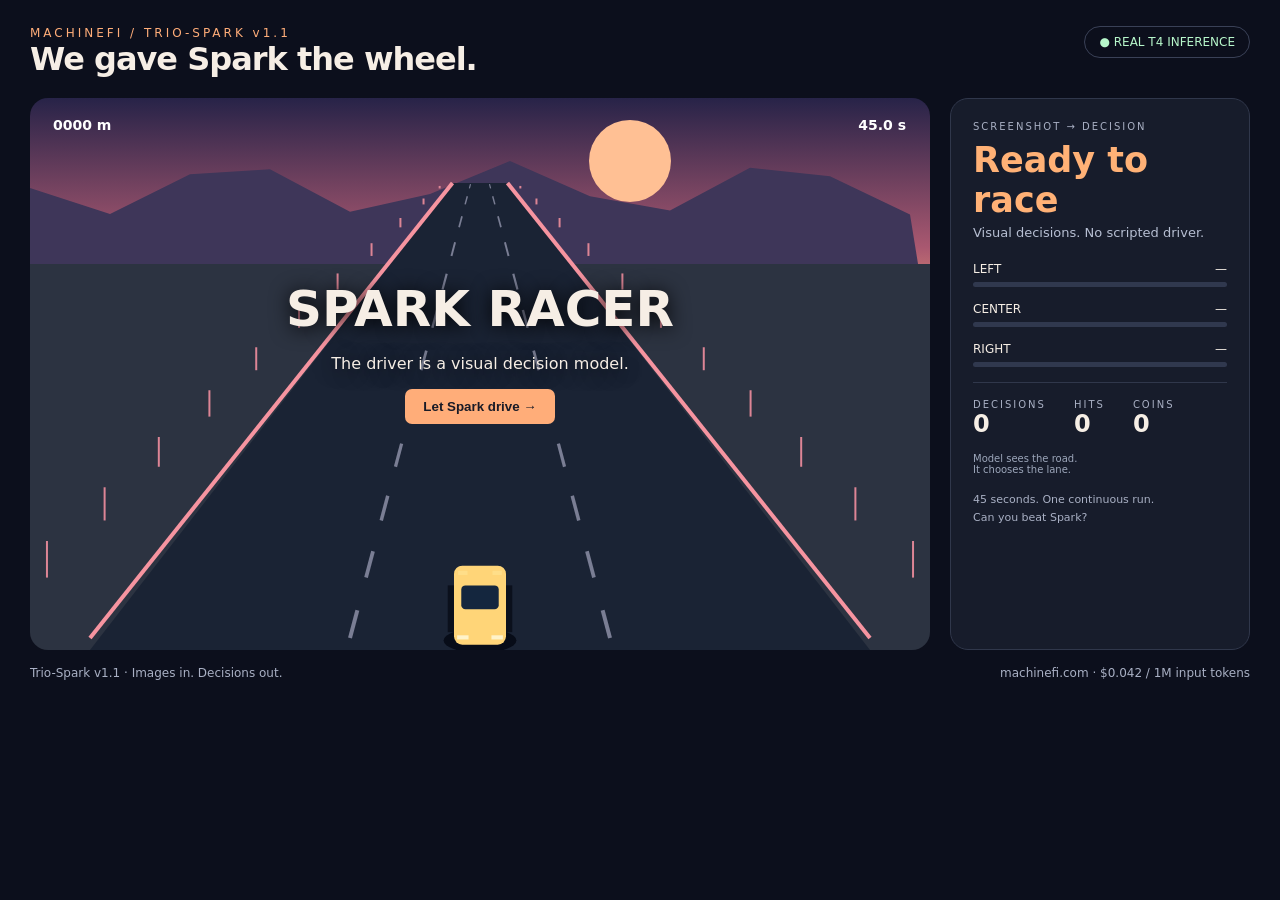
==== demos/spark-racer/index.html @ 31772a04 "demo: add screenshot-driven Spark Racer with real inference loop" ====
<!doctype html><html lang="en"><meta charset="utf-8"><title>Spark Racer · Trio-Spark v1.1</title><style>
*{box-sizing:border-box}body{margin:0;background:#0c0f1c;color:#f6eee5;font:16px system-ui}main{width:1280px;height:720px;padding:26px 30px;overflow:hidden}.top{height:72px;display:flex;justify-content:space-between;align-items:flex-start}.brand{font-size:12px;letter-spacing:3px;color:#ffad79}.title{font-weight:800;font-size:32px;letter-spacing:-1px}.tag{border:1px solid #3a4157;border-radius:20px;padding:8px 14px;color:#b7f7cb;font-size:12px}.grid{display:grid;grid-template-columns:900px 300px;gap:20px}#scene{width:900px;height:552px;border-radius:18px;display:block}.panel{height:552px;background:#171c2b;border:1px solid #30374b;border-radius:18px;padding:22px}.label{font-size:10px;color:#a9b0c4;letter-spacing:2px;text-transform:uppercase}.action{font-size:35px;font-weight:800;color:#ffb176;margin:8px 0 5px}.latency{font-size:13px;color:#b7bfd3;margin-bottom:22px}.bar{height:5px;background:#30384e;border-radius:4px;margin:6px 0 15px;overflow:hidden}.fill{height:100%;width:0;background:#ffad79;transition:width .2s}.row{display:flex;justify-content:space-between;font-size:12px}.stats{display:flex;gap:28px;border-top:1px solid #30374b;padding-top:16px;margin-top:15px}.num{font-size:24px;font-weight:700}.note{font-size:11px;line-height:1.6;color:#a9b0c4}.footer{display:flex;justify-content:space-between;margin-top:16px;color:#a9b0c4;font-size:12px}button{background:#ffad79;color:#191b27;border:0;border-radius:7px;padding:10px 18px;font-weight:bold;cursor:pointer}#thumb{width:132px;height:81px;border-radius:7px;margin-top:10px;object-fit:cover;border:1px solid #48526f}.small{font-size:10px;color:#9da7bb}#overlay{position:absolute;left:55px;top:280px;width:850px;text-align:center;text-shadow:0 2px 20px #000}.headline{font-size:50px;font-weight:900}#error{color:#ff899c;font-size:12px}#progress{height:3px;background:#ffad79;width:0;position:absolute;top:649px;left:30px;max-width:900px}
</style><main><div class="top"><div><div class="brand">MACHINEFI / TRIO-SPARK v1.1</div><div class="title">We gave Spark the wheel.</div></div><div class="tag">● REAL T4 INFERENCE</div></div><div class="grid"><div style="position:relative"><canvas id="scene" width="900" height="552"></canvas></div><aside class="panel"><div class="label">SCREENSHOT → DECISION</div><div class="action" id="action">Ready to race</div><div class="latency" id="latency">Visual decisions. No scripted driver.</div><div id="bars"></div><div class="stats"><div><div class="label">DECISIONS</div><div class="num" id="calls">0</div></div><div><div class="label">HITS</div><div class="num" id="hits">0</div></div><div><div class="label">COINS</div><div class="num" id="coins">0</div></div></div><div style="display:flex;gap:13px;align-items:center;margin-top:15px"><img id="thumb" alt="Current model input" hidden><div class="small" id="inputnote">Model sees the road.<br>It chooses the lane.</div></div><div class="note" style="margin-top:16px" id="status">45 seconds. One continuous run.<br>Can you beat Spark?</div><div id="error"></div></aside></div><div class="footer"><span>Trio-Spark v1.1 · Images in. Decisions out.</span><span>machinefi.com · $0.042 / 1M input tokens</span></div><div id="overlay"><div class="headline">SPARK RACER</div><p>The driver is a visual decision model.</p><button id="start">Let Spark drive →</button></div><div id="progress"></div></main><script>
const c=document.getElementById('scene'),g=c.getContext('2d'),$=id=>document.getElementById(id),keys=['left','center','right'];
$('bars').innerHTML=keys.map(k=>`<div class="row"><span>${k.toUpperCase()}</span><span id="p-${k}">—</span></div><div class="bar"><div class="fill" id="b-${k}"></div></div>`).join('');
let running=false,finished=false,t=0,last=0,lane=1,target=1,hits=0,coins=0,calls=0,nextWave=0,wave=0,flash=0,busy=false,turns=[],events=[],obstacles=[];
const SEED=73;let rng=SEED;function rand(){rng=(Math.imul(rng,1664525)+1013904223)>>>0;return rng/4294967296}
function project(l,d){let p=Math.max(0,Math.min(1,1-d/1350)),w=55+725*Math.pow(p,1.6),y=85+Math.pow(p,1.6)*455;return{x:450+(l-1)*w/3,y,w:w/3,p}}
function car(x,y,s,color,player=false){g.save();g.translate(x,y);g.scale(s,s);g.fillStyle='#070c18';g.beginPath();g.ellipse(0,5,35,12,0,0,7);g.fill();g.fillStyle='#0b101c';g.fillRect(-31,-48,10,45);g.fillRect(21,-48,10,45);g.fillStyle=color;g.beginPath();g.roundRect(-25,-67,50,76,8);g.fill();g.fillStyle='#14263e';g.beginPath();g.roundRect(-18,-48,36,23,4);g.fill();g.fillStyle=player?'#ffde89':'#ffc2b8';g.fillRect(-21,-62,9,4);g.fillRect(12,-62,9,4);g.fillStyle=player?'#fff3ca':'#ff746e';g.fillRect(-22,0,11,4);g.fillRect(11,0,11,4);g.restore()}
function draw(){let sky=g.createLinearGradient(0,0,0,230);sky.addColorStop(0,'#272348');sky.addColorStop(.65,'#a95870');sky.addColorStop(1,'#f5a477');g.fillStyle=sky;g.fillRect(0,0,900,552);g.fillStyle='#ffc094';g.beginPath();g.arc(600,63,41,0,7);g.fill();g.fillStyle='#3e3659';g.beginPath();g.moveTo(0,160);for(let i=0;i<=900;i+=80)g.lineTo(i,90+Math.sin(i*.023)*27);g.lineTo(900,240);g.lineTo(0,240);g.fill();g.fillStyle='#2c3341';g.fillRect(0,166,900,386);
 g.fillStyle='#1a2334';g.beginPath();g.moveTo(422.5,85);g.lineTo(477.5,85);g.lineTo(840,552);g.lineTo(60,552);g.closePath();g.fill();
 for(let l of [-.5,2.5]){let a=project(l,1350),b=project(l,0);g.strokeStyle='#f694a0';g.lineWidth=4;g.beginPath();g.moveTo(a.x,a.y);g.lineTo(b.x,b.y);g.stroke()}
 for(let d=0;d<1350;d+=115){let z=(d+t*165)%1350;for(let l of [.5,1.5]){let a=project(l,z),b=project(l,Math.min(1350,z+52));g.strokeStyle='#7a7e94';g.lineWidth=1+3*a.p;g.beginPath();g.moveTo(a.x,a.y);g.lineTo(b.x,b.y);g.stroke()}let a=project(-.9,z),b=project(2.9,z);g.strokeStyle='#dd8595';g.lineWidth=2;[a,b].forEach(q=>{g.beginPath();g.moveTo(q.x,q.y);g.lineTo(q.x,q.y-40*q.p);g.stroke()})}
 for(let o of [...obstacles].sort((a,b)=>b.d-a.d)){let q=project(o.l,o.d);if(o.type==='car'){car(q.x,q.y,.20+.95*Math.pow(q.p,1.6),'#f25867')}else{g.strokeStyle='#ffd46b';g.lineWidth=3+4*q.p;g.beginPath();g.ellipse(q.x,q.y-15*q.p,5+12*q.p,7+16*q.p,0,0,7);g.stroke()}}
 const q=project(lane,5);car(q.x,q.y,1.04,'#ffd578',true);if(flash>0){g.fillStyle=`rgba(255,60,80,${flash*.28})`;g.fillRect(0,0,900,552)}
 g.fillStyle='#ffffff';g.font='bold 14px system-ui';g.fillText(`${Math.floor(t*36).toString().padStart(4,'0')} m`,23,32);g.textAlign='right';g.fillText(`${Math.max(0,45-t).toFixed(1)} s`,876,32);g.textAlign='center';g.font='10px system-ui';g.textAlign='left';
}
function spawn(){let bad=Math.floor(rand()*3),good=(bad+1+Math.floor(rand()*2))%3;obstacles.push({type:'car',l:bad,d:1280,id:wave});obstacles.push({type:'coin',l:good,d:1130,id:wave});events.push({type:'spawn',at:t,lane:bad,coin_lane:good});wave++}
async function decide(){if(!running||busy)return;busy=true;const sample=document.createElement('canvas');sample.width=512;sample.height=314;sample.getContext('2d').drawImage(c,0,0,512,314);const image=sample.toDataURL('image/jpeg',.88);$('thumb').src=image;$('thumb').hidden=false;$('status').textContent='Looking at the road…';const captured=t;
 try{const r=await fetch('/decide',{method:'POST',headers:{'Content-Type':'application/json'},body:JSON.stringify({image:image.split(',')[1],game_s:t})});const v=await r.json();if(!r.ok)throw Error(v.error);if(!running)return;target=keys.indexOf(v.choice);calls++;turns.push({...v,captured_s:captured,applied_s:t});$('action').textContent=v.choice.toUpperCase()+' LANE';$('latency').textContent=`${(v.wall_ms/1000).toFixed(2)} s · real request time`;$('calls').textContent=calls;for(let p of v.probabilities){$('p-'+p.choice_id).textContent=(p.probability*100).toFixed(0)+'%';$('b-'+p.choice_id).style.width=(p.probability*100)+'%'}$('status').textContent='Model steering · road keeps moving';
 }catch(e){$('error').textContent=e.message;finish(true)}finally{busy=false;if(running)setTimeout(decide,300)}}
function finish(error=false){if(finished)return;running=false;finished=true;window.racerDone=true;const result={seed:SEED,duration_s:t,hits,coins,decisions:calls,turns,events,error,input:'Screenshots only',driver:'Model decisions only; no scripted fallback'};window.racerResult=result;fetch('/finish',{method:'POST',headers:{'Content-Type':'application/json'},body:JSON.stringify(result)});$('overlay').style.display='block';$('overlay').innerHTML=`<div class="headline">${error?'RUN STOPPED':'FINISH LINE.'}</div><p>${calls} real decisions · ${hits} hits · ${coins} coins</p><p>Trio-Spark v1.1 · See. Decide. Move.</p>`;$('status').textContent=error?'Inference error. No fallback driver.':'One continuous run. Actual model decisions.'}
function tick(now){let dt=last?Math.min((now-last)/1000,.1):0;last=now;if(running){t+=dt;lane+=(target-lane)*Math.min(1,dt*5);flash=Math.max(0,flash-dt*2);if(t>=nextWave){spawn();nextWave+=4.7}for(let o of obstacles){o.d-=165*dt;if(!o.checked&&o.d<52){o.checked=true;if(Math.abs(o.l-lane)<.43){if(o.type==='car'){hits++;flash=1;events.push({type:'collision',at:t,lane});}else coins++}}}obstacles=obstacles.filter(o=>o.d>-90);$('hits').textContent=hits;$('coins').textContent=coins;$('progress').style.width=(Math.min(45,t)/45*900)+'px';if(t>=45)finish()}draw();requestAnimationFrame(tick)}
$('start').onclick=()=>{if(running||finished)return;running=true;$('overlay').style.display='none';setTimeout(decide,500)};requestAnimationFrame(tick);window.startRacer=()=>$('start').click();
</script></html>
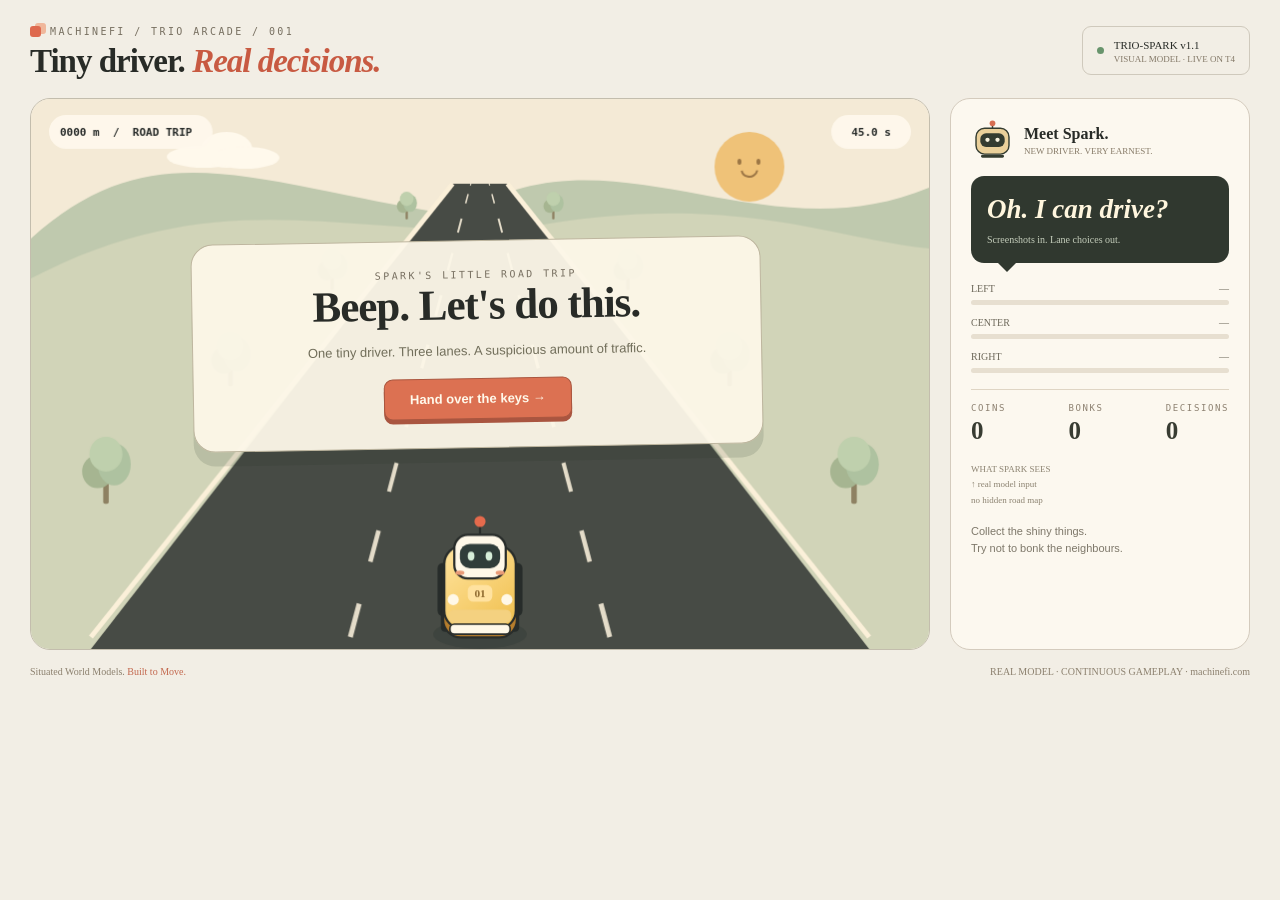
==== commit 3139832f: "demo: give Spark Racer a warm toy-world identity and solid embossed coins" ====
--- a/demos/spark-racer/index.html
+++ b/demos/spark-racer/index.html
@@ -1,25 +1,108 @@
-<!doctype html><html lang="en"><meta charset="utf-8"><title>Spark Racer · Trio-Spark v1.1</title><style>
-*{box-sizing:border-box}body{margin:0;background:#0c0f1c;color:#f6eee5;font:16px system-ui}main{width:1280px;height:720px;padding:26px 30px;overflow:hidden}.top{height:72px;display:flex;justify-content:space-between;align-items:flex-start}.brand{font-size:12px;letter-spacing:3px;color:#ffad79}.title{font-weight:800;font-size:32px;letter-spacing:-1px}.tag{border:1px solid #3a4157;border-radius:20px;padding:8px 14px;color:#b7f7cb;font-size:12px}.grid{display:grid;grid-template-columns:900px 300px;gap:20px}#scene{width:900px;height:552px;border-radius:18px;display:block}.panel{height:552px;background:#171c2b;border:1px solid #30374b;border-radius:18px;padding:22px}.label{font-size:10px;color:#a9b0c4;letter-spacing:2px;text-transform:uppercase}.action{font-size:35px;font-weight:800;color:#ffb176;margin:8px 0 5px}.latency{font-size:13px;color:#b7bfd3;margin-bottom:22px}.bar{height:5px;background:#30384e;border-radius:4px;margin:6px 0 15px;overflow:hidden}.fill{height:100%;width:0;background:#ffad79;transition:width .2s}.row{display:flex;justify-content:space-between;font-size:12px}.stats{display:flex;gap:28px;border-top:1px solid #30374b;padding-top:16px;margin-top:15px}.num{font-size:24px;font-weight:700}.note{font-size:11px;line-height:1.6;color:#a9b0c4}.footer{display:flex;justify-content:space-between;margin-top:16px;color:#a9b0c4;font-size:12px}button{background:#ffad79;color:#191b27;border:0;border-radius:7px;padding:10px 18px;font-weight:bold;cursor:pointer}#thumb{width:132px;height:81px;border-radius:7px;margin-top:10px;object-fit:cover;border:1px solid #48526f}.small{font-size:10px;color:#9da7bb}#overlay{position:absolute;left:55px;top:280px;width:850px;text-align:center;text-shadow:0 2px 20px #000}.headline{font-size:50px;font-weight:900}#error{color:#ff899c;font-size:12px}#progress{height:3px;background:#ffad79;width:0;position:absolute;top:649px;left:30px;max-width:900px}
-</style><main><div class="top"><div><div class="brand">MACHINEFI / TRIO-SPARK v1.1</div><div class="title">We gave Spark the wheel.</div></div><div class="tag">● REAL T4 INFERENCE</div></div><div class="grid"><div style="position:relative"><canvas id="scene" width="900" height="552"></canvas></div><aside class="panel"><div class="label">SCREENSHOT → DECISION</div><div class="action" id="action">Ready to race</div><div class="latency" id="latency">Visual decisions. No scripted driver.</div><div id="bars"></div><div class="stats"><div><div class="label">DECISIONS</div><div class="num" id="calls">0</div></div><div><div class="label">HITS</div><div class="num" id="hits">0</div></div><div><div class="label">COINS</div><div class="num" id="coins">0</div></div></div><div style="display:flex;gap:13px;align-items:center;margin-top:15px"><img id="thumb" alt="Current model input" hidden><div class="small" id="inputnote">Model sees the road.<br>It chooses the lane.</div></div><div class="note" style="margin-top:16px" id="status">45 seconds. One continuous run.<br>Can you beat Spark?</div><div id="error"></div></aside></div><div class="footer"><span>Trio-Spark v1.1 · Images in. Decisions out.</span><span>machinefi.com · $0.042 / 1M input tokens</span></div><div id="overlay"><div class="headline">SPARK RACER</div><p>The driver is a visual decision model.</p><button id="start">Let Spark drive →</button></div><div id="progress"></div></main><script>
+<!doctype html>
+<html lang="en"><meta charset="utf-8"><meta name="viewport" content="width=device-width,initial-scale=1"><title>Spark's Little Road Trip · Trio-Spark v1.1</title>
+<style>
+*{box-sizing:border-box}body{margin:0;background:#f2eee5;color:#282b27;font:16px -apple-system,BlinkMacSystemFont,"Segoe UI",sans-serif}main{position:relative;width:1280px;height:720px;padding:26px 30px;overflow:hidden}.top{height:72px;display:flex;justify-content:space-between;align-items:flex-start}.brand{font:10px ui-monospace,monospace;letter-spacing:2.4px;color:#776f60;display:flex;gap:9px;align-items:center}.brand b{background:#de694e;width:11px;height:11px;border-radius:3px;display:inline-block;box-shadow:5px -3px 0 #f0b79b}.title{font:700 33px Georgia,serif;letter-spacing:-1px;margin-top:6px}.title em{color:#c85a42;font-style:italic}.tag{border:1px solid #cfc9bc;border-radius:9px;padding:10px 14px;display:flex;gap:10px;align-items:center;font:11px ui-monospace;line-height:1.5}.dot{width:7px;height:7px;background:#68946c;border-radius:50%}.tag small{font:9px ui-monospace;color:#847968;display:block}.grid{display:grid;grid-template-columns:900px 300px;gap:20px}#scene{width:900px;height:552px;border:1px solid #c3bdad;border-radius:20px;display:block}.panel{height:552px;border:1px solid #d4cbbd;border-radius:20px;background:#fcf8ef;padding:20px}.label{font:9px ui-monospace,monospace;color:#8c8070;letter-spacing:1.6px;text-transform:uppercase}.thought{background:#30382f;border-radius:13px;padding:18px 16px;margin:14px 0 20px;position:relative}.thought:after{content:'';position:absolute;bottom:-9px;left:26px;border:10px solid transparent;border-top-color:#30382f;border-bottom:0}.action{font:italic 700 27px Georgia;color:#fff6de;margin:0 0 8px;min-height:32px}.latency{font:10px ui-monospace;color:#c4cdbb}.bar{height:5px;background:#e7dfd0;border-radius:4px;margin:6px 0 12px;overflow:hidden}.fill{height:100%;width:0;background:#d67655;transition:width .2s}.row{display:flex;justify-content:space-between;font:10px ui-monospace;color:#6c6759}.stats{display:flex;justify-content:space-between;border-top:1px solid #dfd5c4;padding-top:13px;margin-top:16px}.num{font:700 25px Georgia;color:#383c32;margin-top:4px}.note{font-size:11px;line-height:1.55;color:#7e786a}.footer{display:flex;justify-content:space-between;margin-top:16px;font:10px ui-monospace;color:#8c806e}.footer strong{color:#c3684e;font-weight:normal}button{background:#dc7152;color:#fff9eb;border:1px solid #aa563f;border-radius:9px;padding:12px 25px;font-size:13px;font-weight:700;cursor:pointer;box-shadow:0 4px 0 #a95540}#thumb{width:132px;height:81px;border-radius:8px;object-fit:cover;border:1px solid #c8c3b2}.small{font:9px ui-monospace;line-height:1.7;color:#8c8371}#overlay{position:absolute;left:192px;top:240px;width:570px;text-align:center;background:#fcf7e8f2;padding:28px 20px;border:1.5px solid #beb69f;border-radius:22px;box-shadow:0 14px 0 #222e2422;transform:rotate(-1deg)}.headline{font:700 43px Georgia;letter-spacing:-1px}#overlay p{font-size:13px;color:#716e5a;margin:14px 0 20px}#error{color:#b54f40;font-size:11px}#progress{height:4px;background:#d87658;width:0;position:absolute;top:646px;left:31px;max-width:898px;border-radius:0 0 4px 4px}.driver{display:flex;gap:10px;align-items:center}.driver svg{width:43px;height:43px}.driver strong{font:700 16px Georgia}.driver span{font:9px ui-monospace;display:block;margin-top:3px;color:#877b68}
+</style>
+<main><div class="top"><div><div class="brand"><b></b>MACHINEFI / TRIO ARCADE / 001</div><div class="title">Tiny driver. <em>Real decisions.</em></div></div><div class="tag"><i class="dot"></i><div>TRIO-SPARK v1.1<small>VISUAL MODEL · LIVE ON T4</small></div></div></div>
+<div class="grid"><canvas id="scene" width="900" height="552"></canvas><aside class="panel">
+<div class="driver"><svg viewBox="0 0 60 60" aria-hidden="true"><path d="M30 13V6" stroke="#353b31" stroke-width="2"/><circle cx="30" cy="6" r="4" fill="#d76e51"/><rect x="7" y="13" width="46" height="36" rx="12" fill="#ead09a" stroke="#343c30" stroke-width="2"/><rect x="13" y="20" width="34" height="19" rx="8" fill="#343c30"/><circle cx="23" cy="29" r="3" fill="#f6f1de"/><circle cx="37" cy="29" r="3" fill="#f6f1de"/><path d="M16 52h28" stroke="#343c30" stroke-width="4" stroke-linecap="round"/></svg><div><strong>Meet Spark.</strong><span>NEW DRIVER. VERY EARNEST.</span></div></div>
+<div class="thought"><div class="action" id="action">Oh. I can drive?</div><div class="latency" id="latency">Screenshots in. Lane choices out.</div></div><div id="bars"></div>
+<div class="stats"><div><div class="label">COINS</div><div class="num" id="coins">0</div></div><div><div class="label">BONKS</div><div class="num" id="hits">0</div></div><div><div class="label">DECISIONS</div><div class="num" id="calls">0</div></div></div>
+<div style="display:flex;gap:12px;align-items:center;margin-top:17px"><img id="thumb" alt="Actual screenshot sent to the model" hidden><div class="small">WHAT SPARK SEES<br>↑ real model input<br>no hidden road map</div></div><div class="note" style="margin-top:15px" id="status">Collect the shiny things.<br>Try not to bonk the neighbours.</div><div id="error"></div></aside></div>
+<div class="footer"><span>Situated World Models. <strong>Built to Move.</strong></span><span>REAL MODEL · CONTINUOUS GAMEPLAY · machinefi.com</span></div>
+<div id="overlay"><div class="brand" style="justify-content:center">SPARK'S LITTLE ROAD TRIP</div><div class="headline">Beep. Let's do this.</div><p>One tiny driver. Three lanes. A suspicious amount of traffic.</p><button id="start">Hand over the keys →</button></div><div id="progress"></div></main>
+<script>
+
 const c=document.getElementById('scene'),g=c.getContext('2d'),$=id=>document.getElementById(id),keys=['left','center','right'];
 $('bars').innerHTML=keys.map(k=>`<div class="row"><span>${k.toUpperCase()}</span><span id="p-${k}">—</span></div><div class="bar"><div class="fill" id="b-${k}"></div></div>`).join('');
 let running=false,finished=false,t=0,last=0,lane=1,target=1,hits=0,coins=0,calls=0,nextWave=0,wave=0,flash=0,busy=false,turns=[],events=[],obstacles=[];
-const SEED=73;let rng=SEED;function rand(){rng=(Math.imul(rng,1664525)+1013904223)>>>0;return rng/4294967296}
+const SEED="showcase-course-v1";
 function project(l,d){let p=Math.max(0,Math.min(1,1-d/1350)),w=55+725*Math.pow(p,1.6),y=85+Math.pow(p,1.6)*455;return{x:450+(l-1)*w/3,y,w:w/3,p}}
-function car(x,y,s,color,player=false){g.save();g.translate(x,y);g.scale(s,s);g.fillStyle='#070c18';g.beginPath();g.ellipse(0,5,35,12,0,0,7);g.fill();g.fillStyle='#0b101c';g.fillRect(-31,-48,10,45);g.fillRect(21,-48,10,45);g.fillStyle=color;g.beginPath();g.roundRect(-25,-67,50,76,8);g.fill();g.fillStyle='#14263e';g.beginPath();g.roundRect(-18,-48,36,23,4);g.fill();g.fillStyle=player?'#ffde89':'#ffc2b8';g.fillRect(-21,-62,9,4);g.fillRect(12,-62,9,4);g.fillStyle=player?'#fff3ca':'#ff746e';g.fillRect(-22,0,11,4);g.fillRect(11,0,11,4);g.restore()}
-function draw(){let sky=g.createLinearGradient(0,0,0,230);sky.addColorStop(0,'#272348');sky.addColorStop(.65,'#a95870');sky.addColorStop(1,'#f5a477');g.fillStyle=sky;g.fillRect(0,0,900,552);g.fillStyle='#ffc094';g.beginPath();g.arc(600,63,41,0,7);g.fill();g.fillStyle='#3e3659';g.beginPath();g.moveTo(0,160);for(let i=0;i<=900;i+=80)g.lineTo(i,90+Math.sin(i*.023)*27);g.lineTo(900,240);g.lineTo(0,240);g.fill();g.fillStyle='#2c3341';g.fillRect(0,166,900,386);
- g.fillStyle='#1a2334';g.beginPath();g.moveTo(422.5,85);g.lineTo(477.5,85);g.lineTo(840,552);g.lineTo(60,552);g.closePath();g.fill();
- for(let l of [-.5,2.5]){let a=project(l,1350),b=project(l,0);g.strokeStyle='#f694a0';g.lineWidth=4;g.beginPath();g.moveTo(a.x,a.y);g.lineTo(b.x,b.y);g.stroke()}
- for(let d=0;d<1350;d+=115){let z=(d+t*165)%1350;for(let l of [.5,1.5]){let a=project(l,z),b=project(l,Math.min(1350,z+52));g.strokeStyle='#7a7e94';g.lineWidth=1+3*a.p;g.beginPath();g.moveTo(a.x,a.y);g.lineTo(b.x,b.y);g.stroke()}let a=project(-.9,z),b=project(2.9,z);g.strokeStyle='#dd8595';g.lineWidth=2;[a,b].forEach(q=>{g.beginPath();g.moveTo(q.x,q.y);g.lineTo(q.x,q.y-40*q.p);g.stroke()})}
- for(let o of [...obstacles].sort((a,b)=>b.d-a.d)){let q=project(o.l,o.d);if(o.type==='car'){car(q.x,q.y,.20+.95*Math.pow(q.p,1.6),'#f25867')}else{g.strokeStyle='#ffd46b';g.lineWidth=3+4*q.p;g.beginPath();g.ellipse(q.x,q.y-15*q.p,5+12*q.p,7+16*q.p,0,0,7);g.stroke()}}
- const q=project(lane,5);car(q.x,q.y,1.04,'#ffd578',true);if(flash>0){g.fillStyle=`rgba(255,60,80,${flash*.28})`;g.fillRect(0,0,900,552)}
- g.fillStyle='#ffffff';g.font='bold 14px system-ui';g.fillText(`${Math.floor(t*36).toString().padStart(4,'0')} m`,23,32);g.textAlign='right';g.fillText(`${Math.max(0,45-t).toFixed(1)} s`,876,32);g.textAlign='center';g.font='10px system-ui';g.textAlign='left';
+
+const palette={ink:'#292d2b',coral:'#e56a4c',cream:'#fff8e8',yellow:'#efbd49'};
+function rounded(x,y,w,h,r,fill,stroke=null,line=2){
+  g.beginPath();g.roundRect(x,y,w,h,r);g.fillStyle=fill;g.fill();
+  if(stroke){g.strokeStyle=stroke;g.lineWidth=line;g.stroke()}
 }
-function spawn(){let bad=Math.floor(rand()*3),good=(bad+1+Math.floor(rand()*2))%3;obstacles.push({type:'car',l:bad,d:1280,id:wave});obstacles.push({type:'coin',l:good,d:1130,id:wave});events.push({type:'spawn',at:t,lane:bad,coin_lane:good});wave++}
-async function decide(){if(!running||busy)return;busy=true;const sample=document.createElement('canvas');sample.width=512;sample.height=314;sample.getContext('2d').drawImage(c,0,0,512,314);const image=sample.toDataURL('image/jpeg',.88);$('thumb').src=image;$('thumb').hidden=false;$('status').textContent='Looking at the road…';const captured=t;
- try{const r=await fetch('/decide',{method:'POST',headers:{'Content-Type':'application/json'},body:JSON.stringify({image:image.split(',')[1],game_s:t})});const v=await r.json();if(!r.ok)throw Error(v.error);if(!running)return;target=keys.indexOf(v.choice);calls++;turns.push({...v,captured_s:captured,applied_s:t});$('action').textContent=v.choice.toUpperCase()+' LANE';$('latency').textContent=`${(v.wall_ms/1000).toFixed(2)} s · real request time`;$('calls').textContent=calls;for(let p of v.probabilities){$('p-'+p.choice_id).textContent=(p.probability*100).toFixed(0)+'%';$('b-'+p.choice_id).style.width=(p.probability*100)+'%'}$('status').textContent='Model steering · road keeps moving';
+function oval(x,y,rx,ry,fill){g.fillStyle=fill;g.beginPath();g.ellipse(x,y,rx,ry,0,0,Math.PI*2);g.fill()}
+function sparkle(x,y,size,color){g.save();g.translate(x,y);g.fillStyle=color;g.beginPath();g.moveTo(0,-size);g.quadraticCurveTo(1, -1,size,0);g.quadraticCurveTo(1,1,0,size);g.quadraticCurveTo(-1,1,-size,0);g.quadraticCurveTo(-1,-1,0,-size);g.fill();g.restore()}
+function coin(x,y,s,id){
+  g.save();g.translate(x,y);g.scale(s,s);
+  oval(0,7,22,7,'#242d292b');
+  const tilt=.85+.1*Math.sin(t*3+id);g.translate(0,-23+Math.sin(t*3+id)*3);g.scale(tilt,1);
+  // Solid thick token, raised rim, inset gold face and embossed Spark mark.
+  oval(4,3,24,27,'#a97627');
+  for(let i=-16;i<23;i+=7){g.strokeStyle='#cf9934';g.lineWidth=2;g.beginPath();g.moveTo(19,i);g.lineTo(25,i+2);g.stroke()}
+  let face=g.createLinearGradient(-18,-23,20,25);face.addColorStop(0,'#fff0a5');face.addColorStop(.4,'#fbd46a');face.addColorStop(1,'#eab13b');
+  oval(0,0,23,27,face);g.strokeStyle='#8e642a';g.lineWidth=2;g.stroke();
+  oval(0,0,17,21,'#e6b64c');g.strokeStyle='#fff0a1';g.lineWidth=2;g.stroke();
+  g.save();g.translate(-1,-1);g.fillStyle='#fff0ae';g.beginPath();g.moveTo(2,-15);g.lineTo(-10,2);g.lineTo(-1,2);g.lineTo(-4,16);g.lineTo(11,-3);g.lineTo(2,-3);g.closePath();g.fill();g.strokeStyle='#b88932';g.lineWidth=1;g.stroke();g.restore();
+  g.strokeStyle='#fff7c9';g.lineWidth=3;g.beginPath();g.arc(-1,-1,20,3.6,4.6);g.stroke();sparkle(-18,-22,6,'#fff9df');g.restore();
+}
+function car(x,y,s,color,player=false,id=0){
+  g.save();g.translate(x,y);g.scale(s,s);
+  const bob=Math.sin(t*9+id)*1.2;g.translate(0,bob);if(player)g.rotate((target-lane)*.09);
+  oval(0,7,42,13,'#202d2a35');
+  // Chunky rubber wheels and toy-like fenders.
+  rounded(-38,-57,13,48,5,'#272c2a');rounded(25,-57,13,48,5,'#272c2a');
+  rounded(-35,-16,11,21,4,'#272c2a');rounded(24,-16,11,21,4,'#272c2a');
+  rounded(-33,-66,66,76,16,player?'#b77e2d':'#ac4c3a',palette.ink,2);
+  let body=g.createLinearGradient(-30,-66,30,8);body.addColorStop(0,player?'#ffe29a':'#f3987c');body.addColorStop(1,color);
+  rounded(-32,-72,64,74,16,body,palette.ink,2);
+  rounded(-28,-15,56,12,5,player?'#f4d180':'#dc7258');
+  rounded(-27,-2,54,9,4,palette.cream,palette.ink,1.5);
+  // Two very earnest headlights. A tiny face makes traffic feel like toys.
+  oval(-24,-24,5,5,palette.cream);oval(24,-24,5,5,palette.cream);
+  if(player){
+    rounded(-23,-82,46,39,12,palette.cream,palette.ink,2);
+    rounded(-18,-74,36,22,9,'#303d3a');
+    const blink=Math.sin(t*1.3)> .99;
+    oval(-8,-63,3,blink?1:4,'#d7eed9');oval(8,-63,3,blink?1:4,'#d7eed9');
+    oval(-18,-48,4,2,'#e99a76');oval(18,-48,4,2,'#e99a76');
+    g.strokeStyle=palette.ink;g.lineWidth=2;g.beginPath();g.moveTo(0,-83);g.lineTo(0,-92);g.stroke();oval(0,-94,5,5,palette.coral);
+    rounded(-11,-37,22,15,5,'#ffe2a0');g.fillStyle='#8d682e';g.font='bold 10px ui-monospace';g.textAlign='center';g.fillText('01',0,-26);
+  }else{
+    rounded(-24,-68,48,32,10,'#fff1dc',palette.ink,1.5);
+    const sleepy=id%3===1;
+    oval(-10,-53,5,7,'#343e37');oval(10,-53,5,7,'#343e37');
+    oval(-9,-55,1.5,2,'#fff');oval(11,-55,1.5,2,'#fff');
+    if(sleepy){g.strokeStyle='#e58972';g.lineWidth=5;g.beginPath();g.moveTo(-17,-59);g.lineTo(-3,-59);g.moveTo(3,-59);g.lineTo(17,-59);g.stroke()}
+    rounded(-20,-82,40,12,4,'#98b6a5',palette.ink,1.5);g.strokeStyle='#fff4de';g.lineWidth=2;g.beginPath();g.moveTo(-5,-81);g.lineTo(-5,-71);g.moveTo(6,-81);g.lineTo(6,-71);g.stroke();
+    g.strokeStyle='#683e32';g.lineWidth=2;g.beginPath();g.arc(0,-29,4,0,Math.PI);g.stroke();
+  }
+  g.textAlign='left';g.restore();
+}
+function tree(x,y,s,id){g.save();g.translate(x,y);g.scale(s,s);rounded(-3,-28,6,31,2,'#8e8162');oval(-9,-32,17,18,id%2?'#87a58a':'#a6b591');oval(9,-40,18,23,'#aec2a0');oval(0,-51,18,19,'#bfd0ad');g.restore()}
+function draw(){
+  g.fillStyle='#f4ead6';g.fillRect(0,0,900,552);
+  // A smiling sun and paper-cut hills, in MachineFi's warm palette.
+  oval(720,68,35,35,'#efc278');oval(710,63,2,3,'#9c7645');oval(729,63,2,3,'#9c7645');g.strokeStyle='#9c7645';g.lineWidth=2;g.beginPath();g.arc(720,70,8,.2,2.9);g.stroke();
+  oval(173,58,37,11,'#fff9ec');oval(196,51,26,18,'#fff9ec');oval(215,59,34,11,'#fff9ec');
+  g.fillStyle='#bfc9ae';g.beginPath();g.moveTo(0,140);g.bezierCurveTo(125,26,230,88,430,117);g.bezierCurveTo(580,20,730,160,900,89);g.lineTo(900,552);g.lineTo(0,552);g.fill();
+  g.fillStyle='#d1d4b8';g.beginPath();g.moveTo(0,180);g.bezierCurveTo(190,80,320,140,490,130);g.bezierCurveTo(700,90,800,140,900,150);g.lineTo(900,552);g.lineTo(0,552);g.fill();
+  g.fillStyle='#474b45';g.beginPath();g.moveTo(422.5,85);g.lineTo(477.5,85);g.lineTo(840,552);g.lineTo(60,552);g.closePath();g.fill();
+  for(let l of [-.5,2.5]){let a=project(l,1350),b=project(l,0);g.strokeStyle='#fbf0d9';g.lineWidth=5;g.beginPath();g.moveTo(a.x,a.y);g.lineTo(b.x,b.y);g.stroke()}
+  for(let d=0;d<1350;d+=145){let z=(d+t*165)%1350;for(let l of [.5,1.5]){let a=project(l,z),b=project(l,Math.min(1350,z+63));g.strokeStyle='#e4dcc9';g.lineWidth=1+4*a.p;g.beginPath();g.moveTo(a.x,a.y);g.lineTo(b.x,b.y);g.stroke()}}
+  for(let d=0;d<1350;d+=270){let z=(d+t*165)%1350;for(let l of [-1,3]){let a=project(l,z);tree(a.x,a.y,.2+a.p*.9,d)}}
+  for(let o of [...obstacles].sort((a,b)=>b.d-a.d)){
+    if(o.collected)continue;
+    let q=project(o.l,o.d),scale=.20+.95*Math.pow(q.p,1.6);
+    if(o.type==='car')car(q.x,q.y,scale,palette.coral,false,o.id+o.l);else coin(q.x,q.y,scale,o.id);
+  }
+  const q=project(lane,20);car(q.x,q.y,1.12,palette.yellow,true);
+  if(flash>0){
+    g.save();g.translate(q.x+66,q.y-97);g.rotate(-.12);rounded(-40,-20,83,37,12,palette.cream,palette.ink,2);g.fillStyle=palette.ink;g.font='bold 19px Georgia';g.textAlign='center';g.fillText('bonk.',2,5);g.restore();
+  }
+  // Game HUD reports actual progress, never advises the model which lane to pick.
+  rounded(18,16,164,34,17,'#fff9edec');g.fillStyle=palette.ink;g.font='600 11px monospace';g.textAlign='left';g.fillText(`${Math.floor(t*36).toString().padStart(4,'0')} m  /  ROAD TRIP`,29,37);
+  rounded(802,16,80,34,17,'#fff9edec');g.fillStyle=palette.ink;g.textAlign='center';g.fillText(`${Math.max(0,45-t).toFixed(1)} s`,842,37);g.textAlign='left';
+}
+function spawn(){let clearLane=[1,0,2,1,2,0][wave%6];for(let l=0;l<3;l++){if(l!==clearLane)obstacles.push({type:'car',l,d:1280,id:wave})}obstacles.push({type:'coin',l:clearLane,d:1130,id:wave});events.push({type:'spawn',at:t,blocked_lanes:[0,1,2].filter(l=>l!==clearLane),coin_lane:clearLane});wave++}
+async function decide(){if(!running||busy)return;busy=true;const sample=document.createElement('canvas');sample.width=512;sample.height=314;sample.getContext('2d').drawImage(c,0,0,512,314);const image=sample.toDataURL('image/jpeg',.88);$('thumb').src=image;$('thumb').hidden=false;$('status').textContent='Looking… one screenshot at a time.';const captured=t;
+ try{const r=await fetch('/decide',{method:'POST',headers:{'Content-Type':'application/json'},body:JSON.stringify({image:image.split(',')[1],game_s:t})});const v=await r.json();if(!r.ok)throw Error(v.error);if(!running)return;target=keys.indexOf(v.choice);calls++;turns.push({...v,captured_s:captured,applied_s:t});$('action').textContent={left:'Left, please.',center:'Straight ahead.',right:'Right we go.'}[v.choice];$('latency').textContent=`${(v.wall_ms/1000).toFixed(2)} s · real request time`;$('calls').textContent=calls;for(let p of v.probabilities){$('p-'+p.choice_id).textContent=(p.probability*100).toFixed(0)+'%';$('b-'+p.choice_id).style.width=(p.probability*100)+'%'}$('status').textContent='Decision received. Tiny wheels turning.';
  }catch(e){$('error').textContent=e.message;finish(true)}finally{busy=false;if(running)setTimeout(decide,300)}}
-function finish(error=false){if(finished)return;running=false;finished=true;window.racerDone=true;const result={seed:SEED,duration_s:t,hits,coins,decisions:calls,turns,events,error,input:'Screenshots only',driver:'Model decisions only; no scripted fallback'};window.racerResult=result;fetch('/finish',{method:'POST',headers:{'Content-Type':'application/json'},body:JSON.stringify(result)});$('overlay').style.display='block';$('overlay').innerHTML=`<div class="headline">${error?'RUN STOPPED':'FINISH LINE.'}</div><p>${calls} real decisions · ${hits} hits · ${coins} coins</p><p>Trio-Spark v1.1 · See. Decide. Move.</p>`;$('status').textContent=error?'Inference error. No fallback driver.':'One continuous run. Actual model decisions.'}
-function tick(now){let dt=last?Math.min((now-last)/1000,.1):0;last=now;if(running){t+=dt;lane+=(target-lane)*Math.min(1,dt*5);flash=Math.max(0,flash-dt*2);if(t>=nextWave){spawn();nextWave+=4.7}for(let o of obstacles){o.d-=165*dt;if(!o.checked&&o.d<52){o.checked=true;if(Math.abs(o.l-lane)<.43){if(o.type==='car'){hits++;flash=1;events.push({type:'collision',at:t,lane});}else coins++}}}obstacles=obstacles.filter(o=>o.d>-90);$('hits').textContent=hits;$('coins').textContent=coins;$('progress').style.width=(Math.min(45,t)/45*900)+'px';if(t>=45)finish()}draw();requestAnimationFrame(tick)}
+function finish(error=false){if(finished)return;running=false;finished=true;window.racerDone=true;const result={seed:SEED,duration_s:t,hits,coins,decisions:calls,turns,events,error,input:'Screenshots only',driver:'Model decisions only; no scripted fallback'};window.racerResult=result;fetch('/finish',{method:'POST',headers:{'Content-Type':'application/json'},body:JSON.stringify(result)});$('overlay').style.display='block';$('overlay').innerHTML=`<div class="headline">${error?'Pit stop.':'Made it. Mostly.'}</div><p>${coins} coins · ${hits} bonks · ${calls} real decisions</p><p>A small road trip for a situated world model.</p>`;$('status').textContent=error?'Inference error. No fallback driver.':'One continuous run. Actual model decisions.'}
+function tick(now){let dt=last?Math.min((now-last)/1000,.1):0;last=now;if(running){t+=dt;lane+=(target-lane)*Math.min(1,dt*5);flash=Math.max(0,flash-dt*2);if(t>=nextWave){spawn();nextWave+=8.2}for(let o of obstacles){o.d-=165*dt;if(!o.checked&&o.d<52){o.checked=true;if(Math.abs(o.l-lane)<.43){if(o.type==='car'){hits++;flash=1;events.push({type:'collision',at:t,lane});}else {coins++;o.collected=true;events.push({type:'coin',at:t,lane})}}}}obstacles=obstacles.filter(o=>o.d>-90);$('hits').textContent=hits;$('coins').textContent=coins;$('progress').style.width=(Math.min(45,t)/45*900)+'px';if(t>=45)finish()}draw();requestAnimationFrame(tick)}
 $('start').onclick=()=>{if(running||finished)return;running=true;$('overlay').style.display='none';setTimeout(decide,500)};requestAnimationFrame(tick);window.startRacer=()=>$('start').click();
-</script></html>
+
+</script></html>
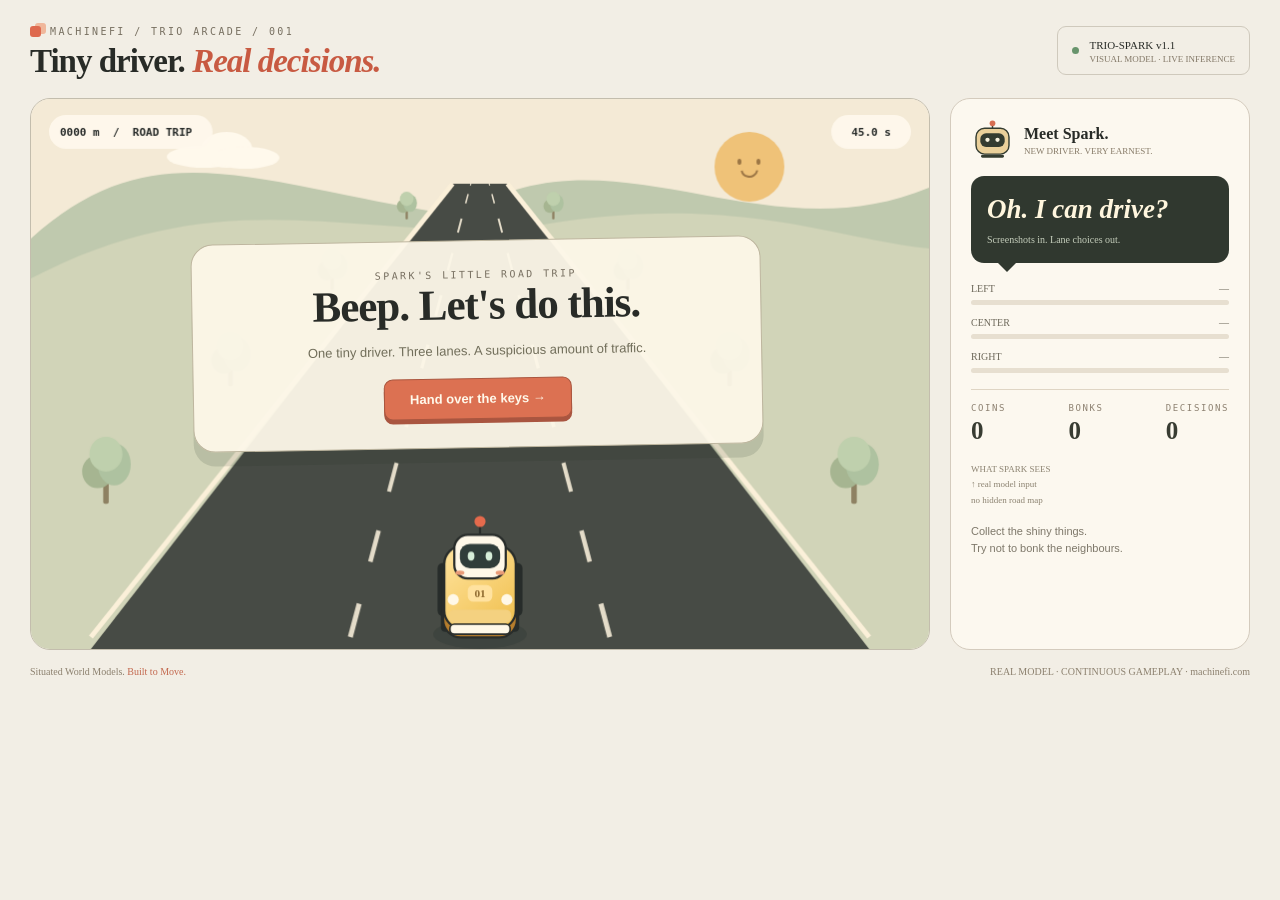
==== commit f6c77b77: "docs: point the public home at Trio-Spark v1.3 Use the trio-spark-v1.3 alias in README and API/visua" ====
--- a/demos/spark-racer/index.html
+++ b/demos/spark-racer/index.html
@@ -3,7 +3,7 @@
 <style>
 *{box-sizing:border-box}body{margin:0;background:#f2eee5;color:#282b27;font:16px -apple-system,BlinkMacSystemFont,"Segoe UI",sans-serif}main{position:relative;width:1280px;height:720px;padding:26px 30px;overflow:hidden}.top{height:72px;display:flex;justify-content:space-between;align-items:flex-start}.brand{font:10px ui-monospace,monospace;letter-spacing:2.4px;color:#776f60;display:flex;gap:9px;align-items:center}.brand b{background:#de694e;width:11px;height:11px;border-radius:3px;display:inline-block;box-shadow:5px -3px 0 #f0b79b}.title{font:700 33px Georgia,serif;letter-spacing:-1px;margin-top:6px}.title em{color:#c85a42;font-style:italic}.tag{border:1px solid #cfc9bc;border-radius:9px;padding:10px 14px;display:flex;gap:10px;align-items:center;font:11px ui-monospace;line-height:1.5}.dot{width:7px;height:7px;background:#68946c;border-radius:50%}.tag small{font:9px ui-monospace;color:#847968;display:block}.grid{display:grid;grid-template-columns:900px 300px;gap:20px}#scene{width:900px;height:552px;border:1px solid #c3bdad;border-radius:20px;display:block}.panel{height:552px;border:1px solid #d4cbbd;border-radius:20px;background:#fcf8ef;padding:20px}.label{font:9px ui-monospace,monospace;color:#8c8070;letter-spacing:1.6px;text-transform:uppercase}.thought{background:#30382f;border-radius:13px;padding:18px 16px;margin:14px 0 20px;position:relative}.thought:after{content:'';position:absolute;bottom:-9px;left:26px;border:10px solid transparent;border-top-color:#30382f;border-bottom:0}.action{font:italic 700 27px Georgia;color:#fff6de;margin:0 0 8px;min-height:32px}.latency{font:10px ui-monospace;color:#c4cdbb}.bar{height:5px;background:#e7dfd0;border-radius:4px;margin:6px 0 12px;overflow:hidden}.fill{height:100%;width:0;background:#d67655;transition:width .2s}.row{display:flex;justify-content:space-between;font:10px ui-monospace;color:#6c6759}.stats{display:flex;justify-content:space-between;border-top:1px solid #dfd5c4;padding-top:13px;margin-top:16px}.num{font:700 25px Georgia;color:#383c32;margin-top:4px}.note{font-size:11px;line-height:1.55;color:#7e786a}.footer{display:flex;justify-content:space-between;margin-top:16px;font:10px ui-monospace;color:#8c806e}.footer strong{color:#c3684e;font-weight:normal}button{background:#dc7152;color:#fff9eb;border:1px solid #aa563f;border-radius:9px;padding:12px 25px;font-size:13px;font-weight:700;cursor:pointer;box-shadow:0 4px 0 #a95540}#thumb{width:132px;height:81px;border-radius:8px;object-fit:cover;border:1px solid #c8c3b2}.small{font:9px ui-monospace;line-height:1.7;color:#8c8371}#overlay{position:absolute;left:192px;top:240px;width:570px;text-align:center;background:#fcf7e8f2;padding:28px 20px;border:1.5px solid #beb69f;border-radius:22px;box-shadow:0 14px 0 #222e2422;transform:rotate(-1deg)}.headline{font:700 43px Georgia;letter-spacing:-1px}#overlay p{font-size:13px;color:#716e5a;margin:14px 0 20px}#error{color:#b54f40;font-size:11px}#progress{height:4px;background:#d87658;width:0;position:absolute;top:646px;left:31px;max-width:898px;border-radius:0 0 4px 4px}.driver{display:flex;gap:10px;align-items:center}.driver svg{width:43px;height:43px}.driver strong{font:700 16px Georgia}.driver span{font:9px ui-monospace;display:block;margin-top:3px;color:#877b68}
 </style>
-<main><div class="top"><div><div class="brand"><b></b>MACHINEFI / TRIO ARCADE / 001</div><div class="title">Tiny driver. <em>Real decisions.</em></div></div><div class="tag"><i class="dot"></i><div>TRIO-SPARK v1.1<small>VISUAL MODEL · LIVE ON T4</small></div></div></div>
+<main><div class="top"><div><div class="brand"><b></b>MACHINEFI / TRIO ARCADE / 001</div><div class="title">Tiny driver. <em>Real decisions.</em></div></div><div class="tag"><i class="dot"></i><div>TRIO-SPARK v1.1<small>VISUAL MODEL · LIVE INFERENCE</small></div></div></div>
 <div class="grid"><canvas id="scene" width="900" height="552"></canvas><aside class="panel">
 <div class="driver"><svg viewBox="0 0 60 60" aria-hidden="true"><path d="M30 13V6" stroke="#353b31" stroke-width="2"/><circle cx="30" cy="6" r="4" fill="#d76e51"/><rect x="7" y="13" width="46" height="36" rx="12" fill="#ead09a" stroke="#343c30" stroke-width="2"/><rect x="13" y="20" width="34" height="19" rx="8" fill="#343c30"/><circle cx="23" cy="29" r="3" fill="#f6f1de"/><circle cx="37" cy="29" r="3" fill="#f6f1de"/><path d="M16 52h28" stroke="#343c30" stroke-width="4" stroke-linecap="round"/></svg><div><strong>Meet Spark.</strong><span>NEW DRIVER. VERY EARNEST.</span></div></div>
 <div class="thought"><div class="action" id="action">Oh. I can drive?</div><div class="latency" id="latency">Screenshots in. Lane choices out.</div></div><div id="bars"></div>
